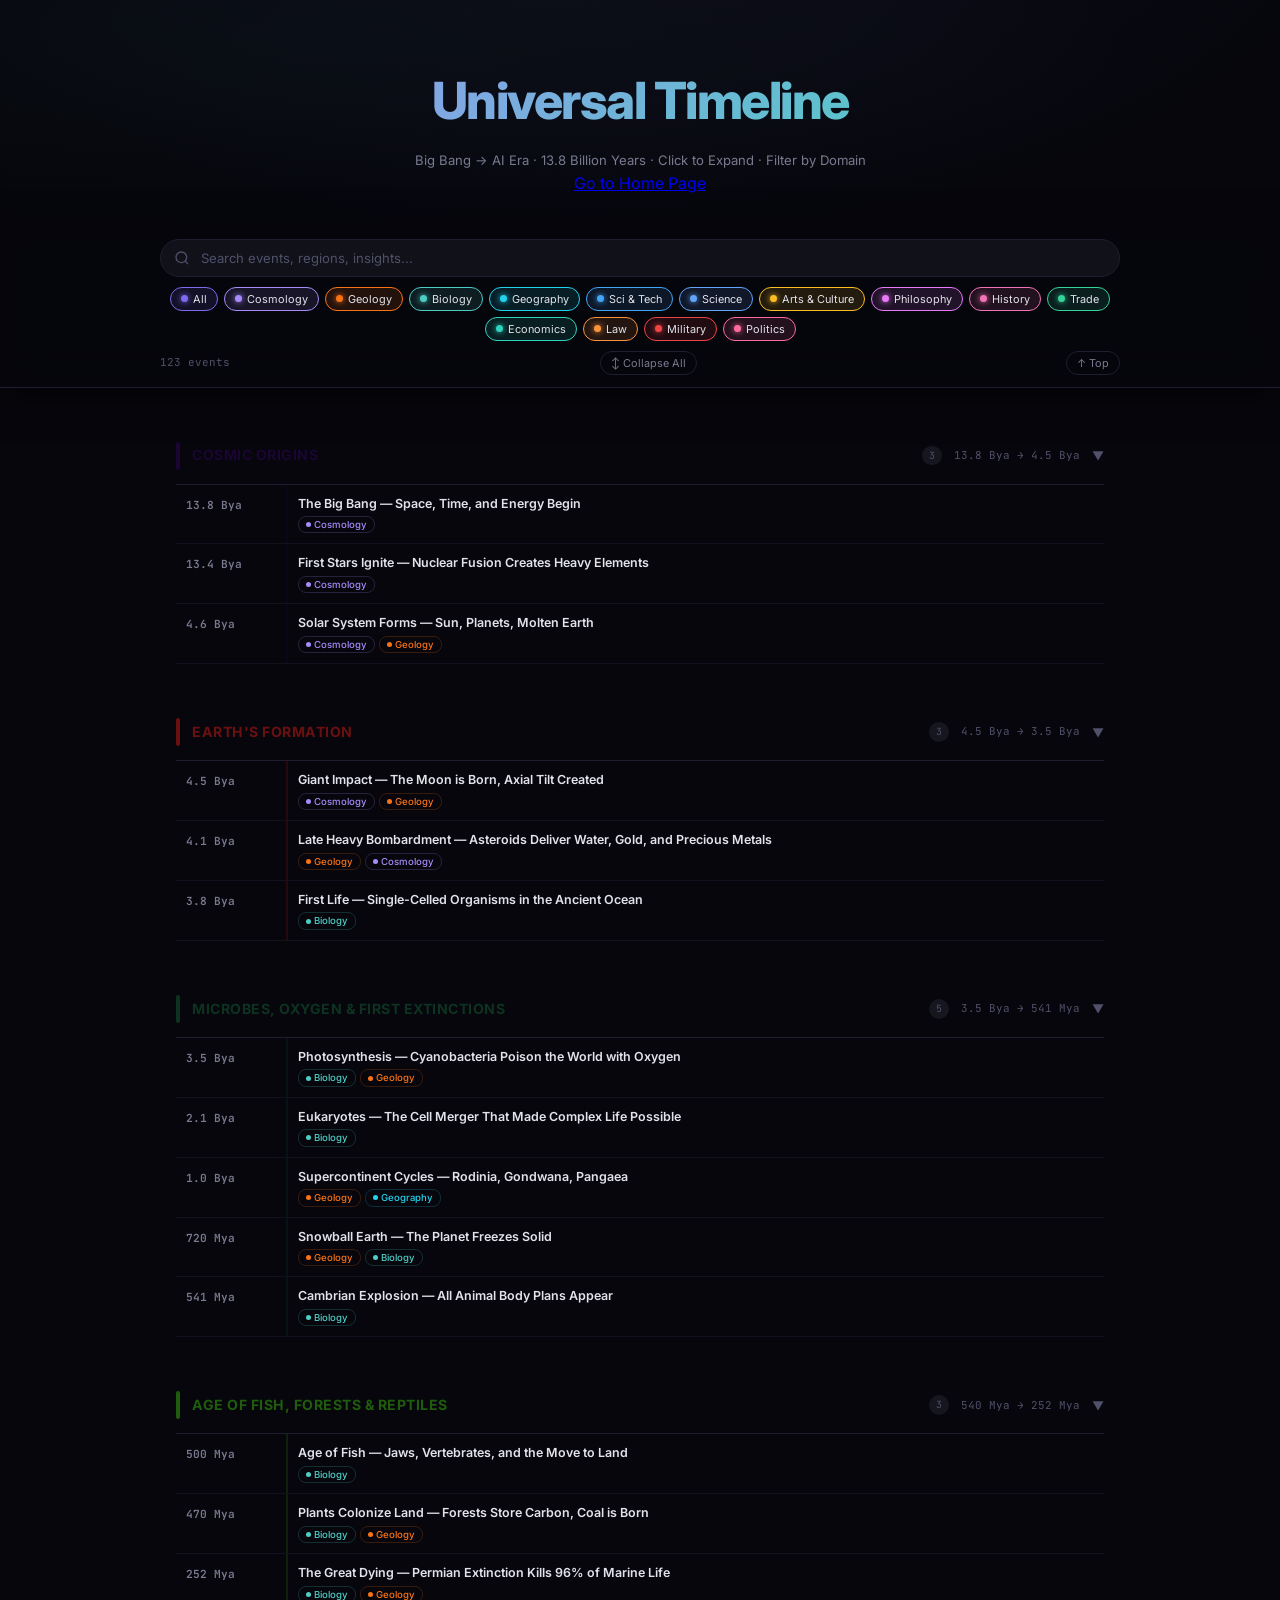
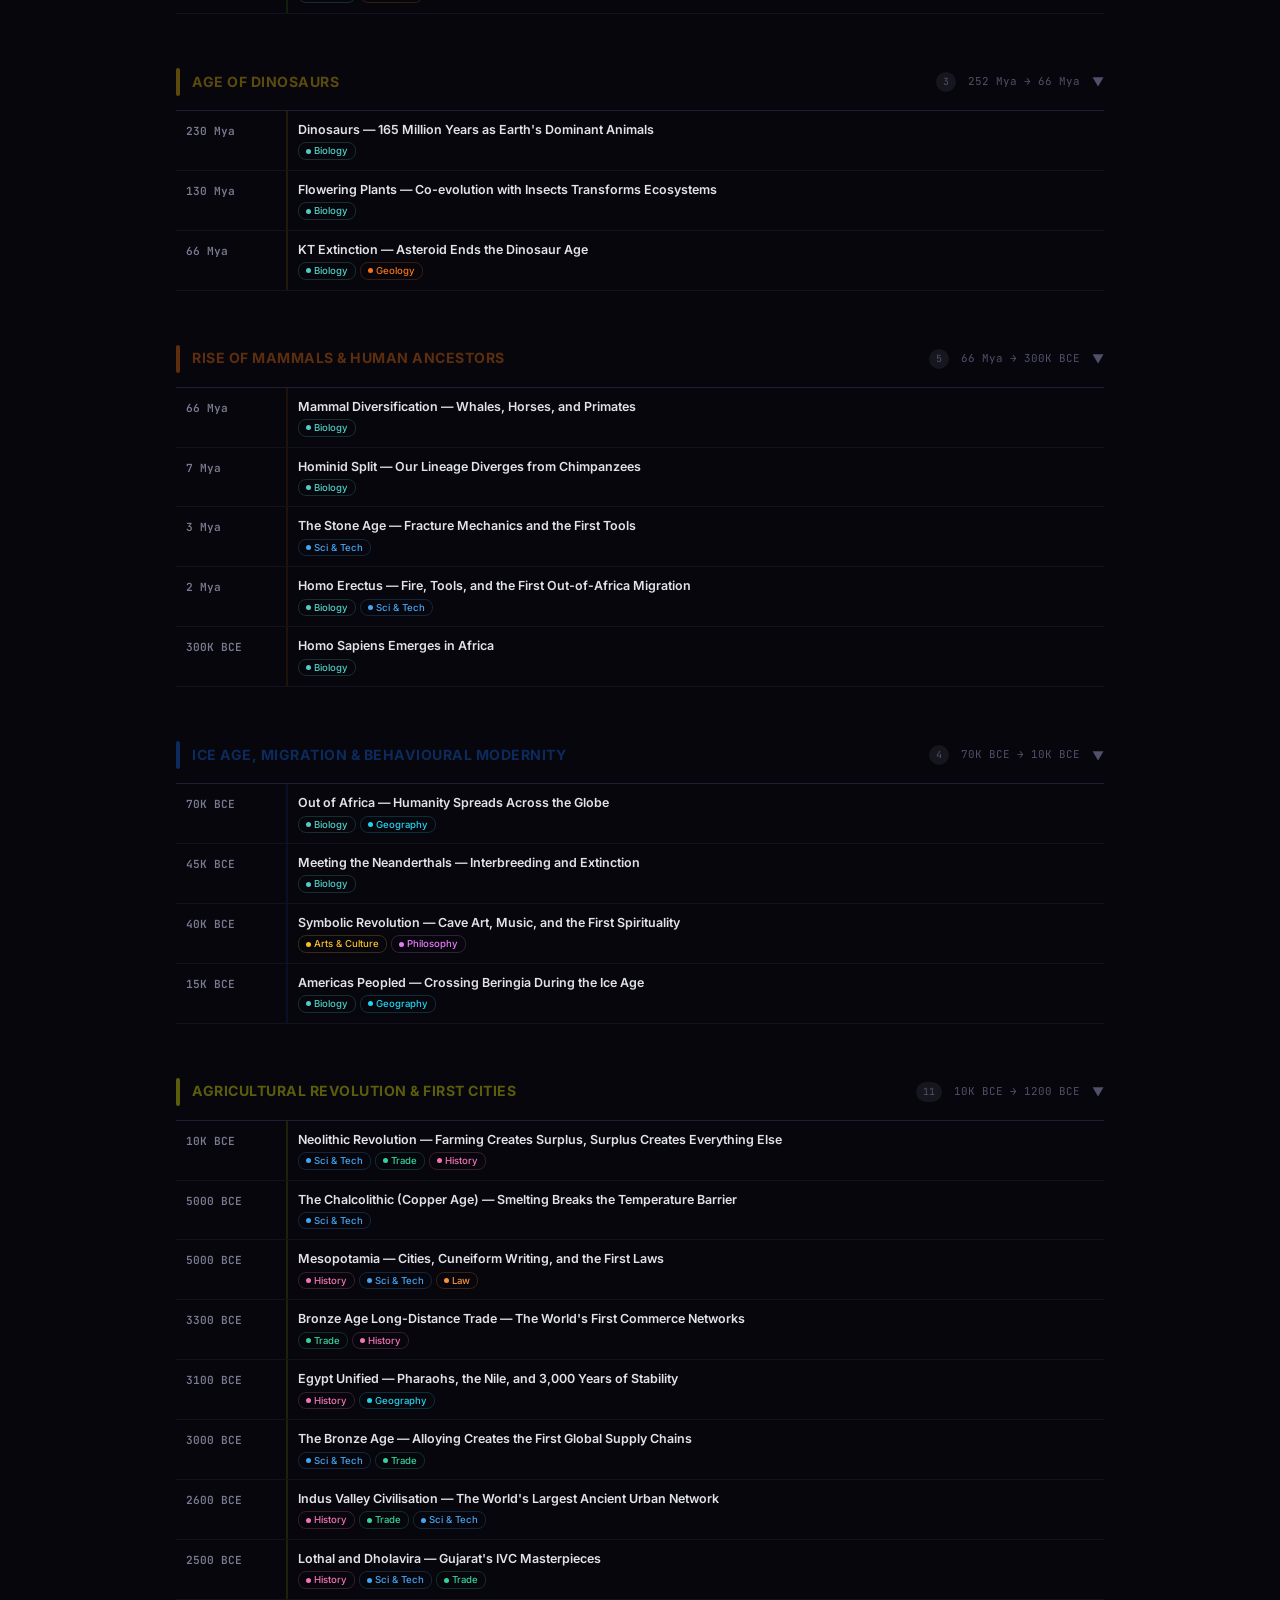
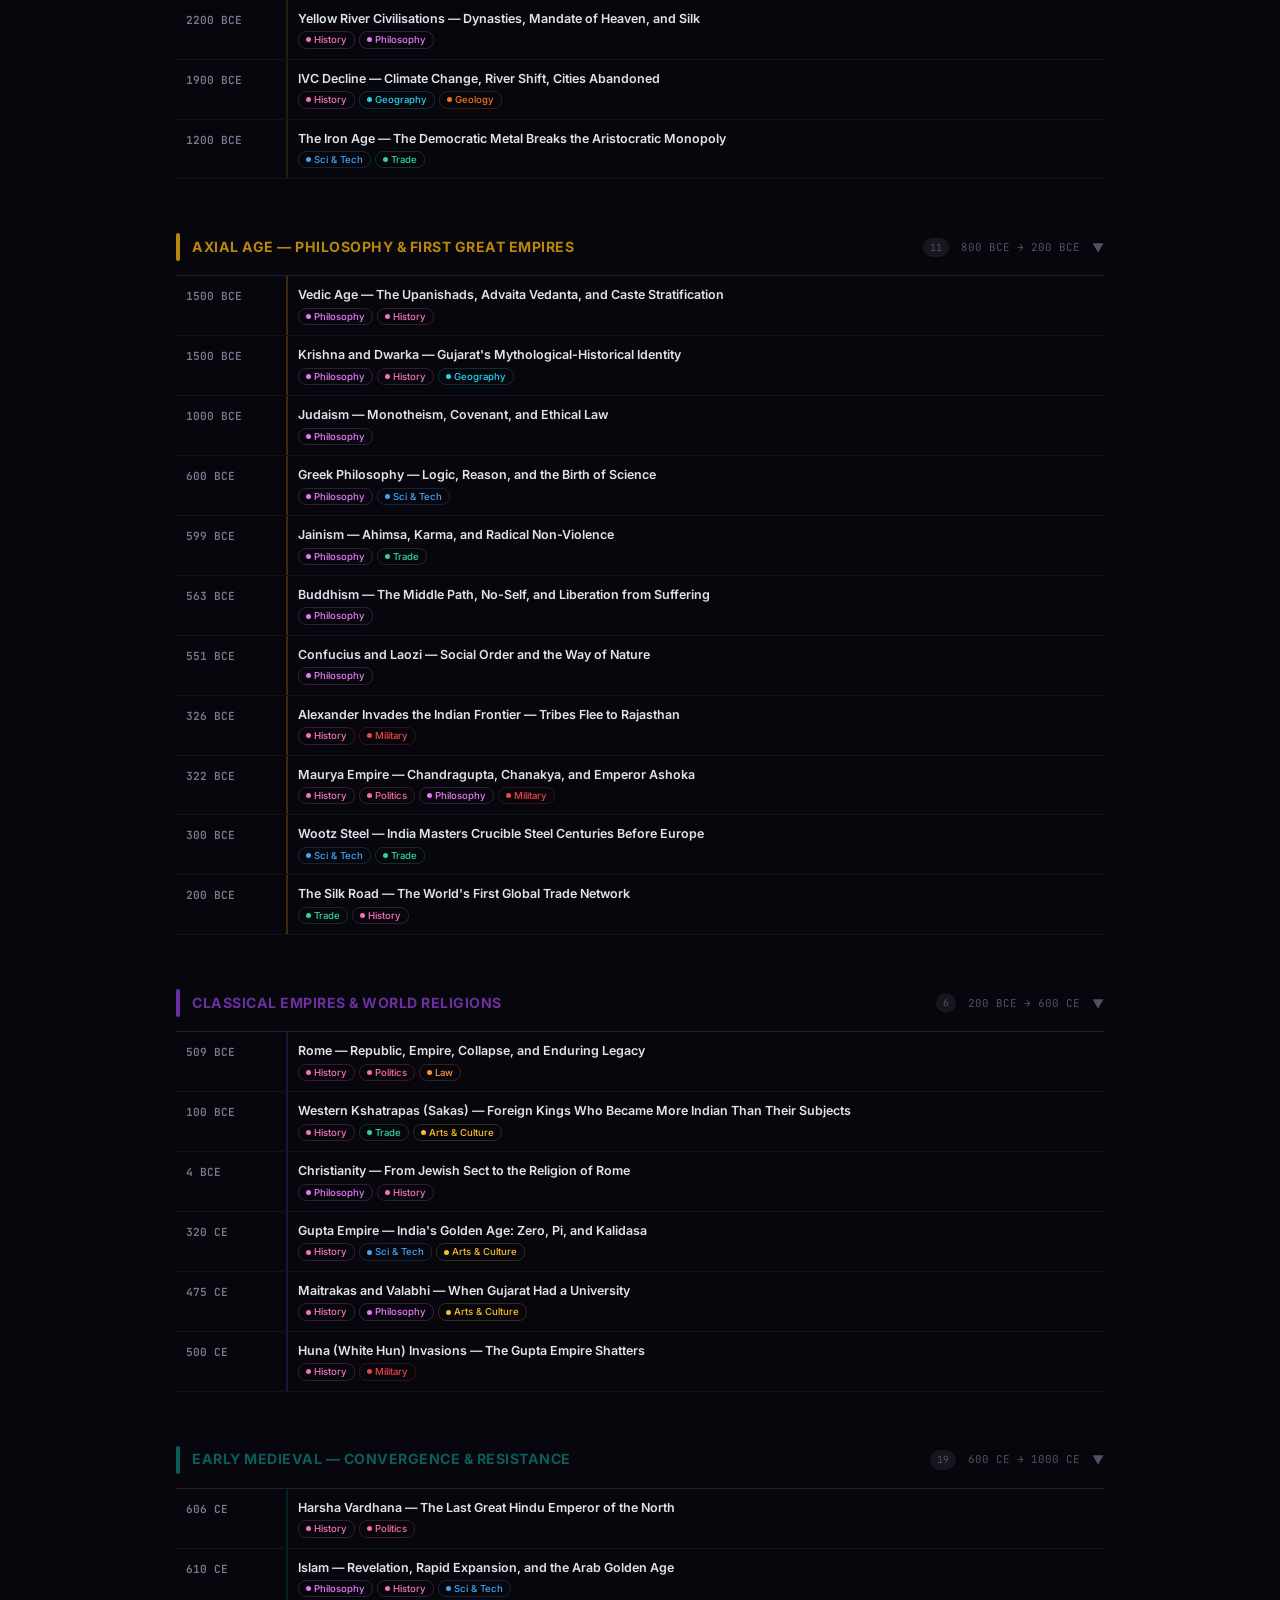
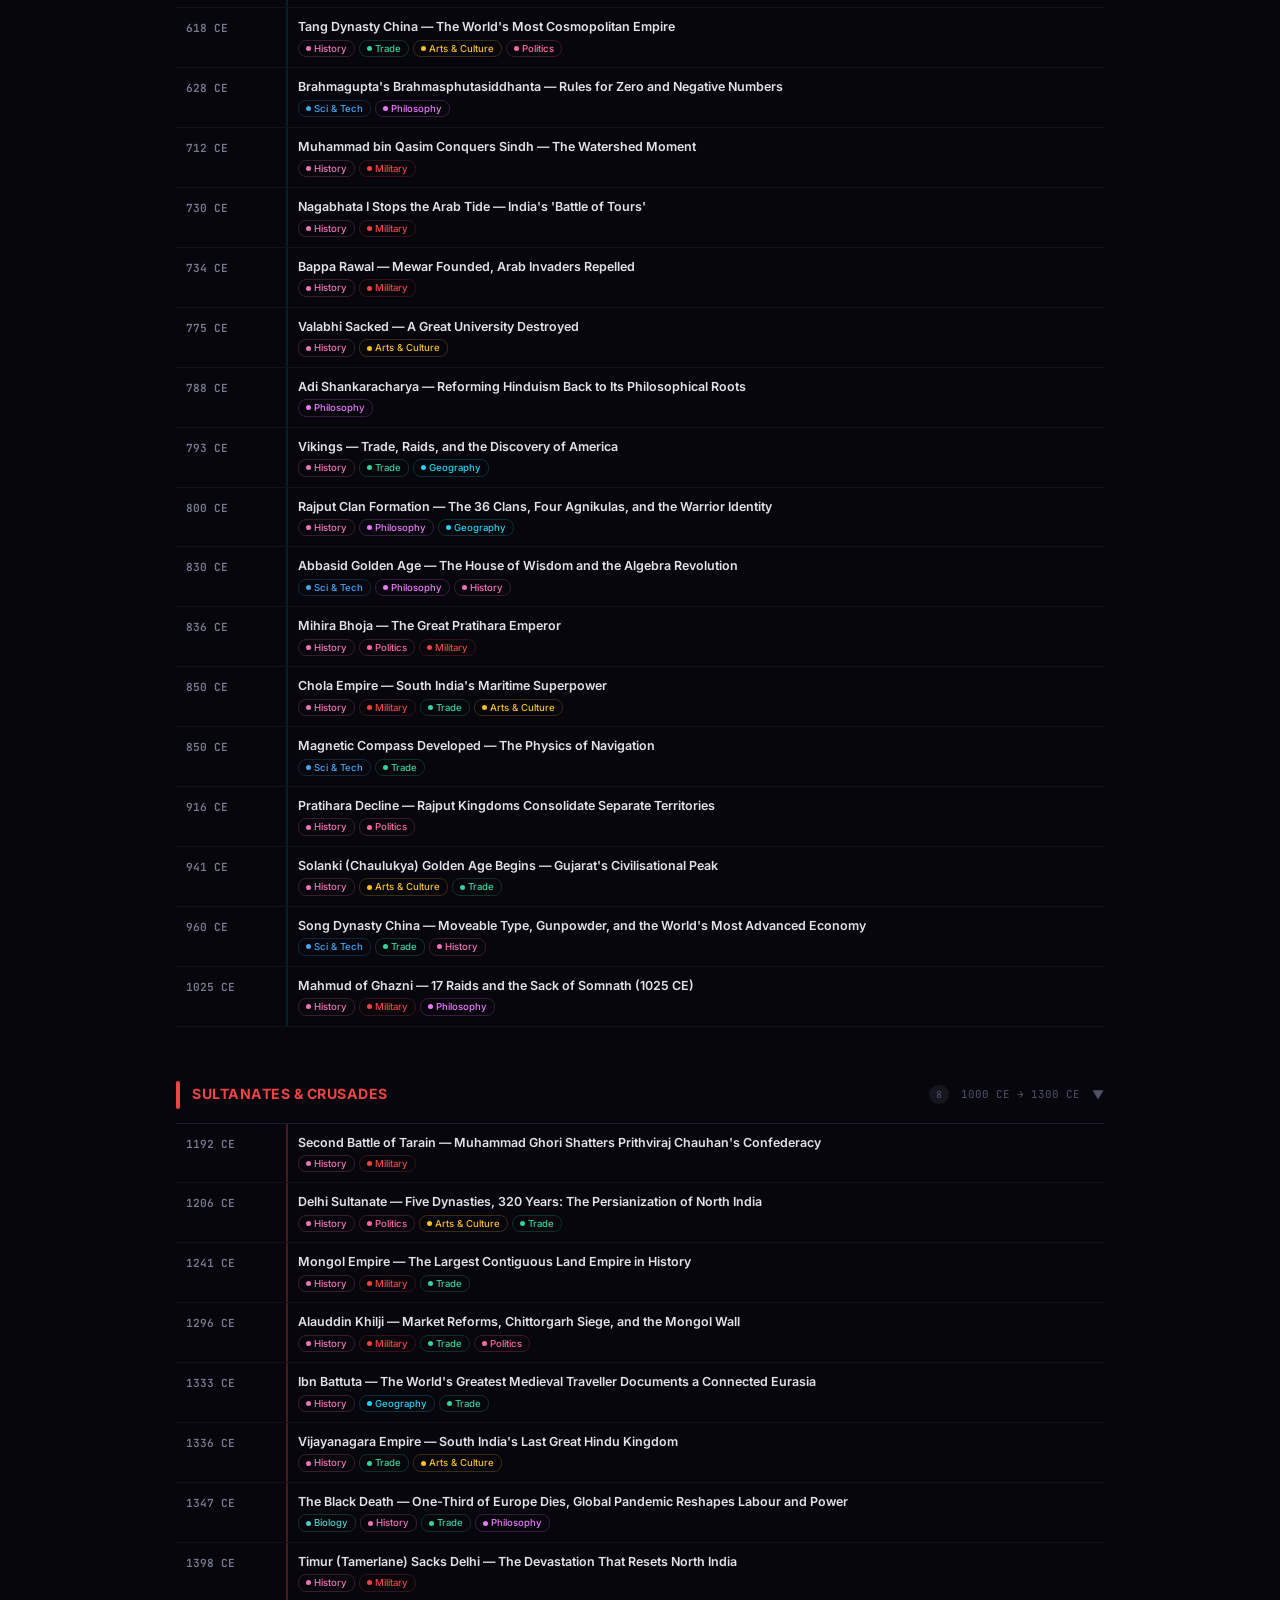
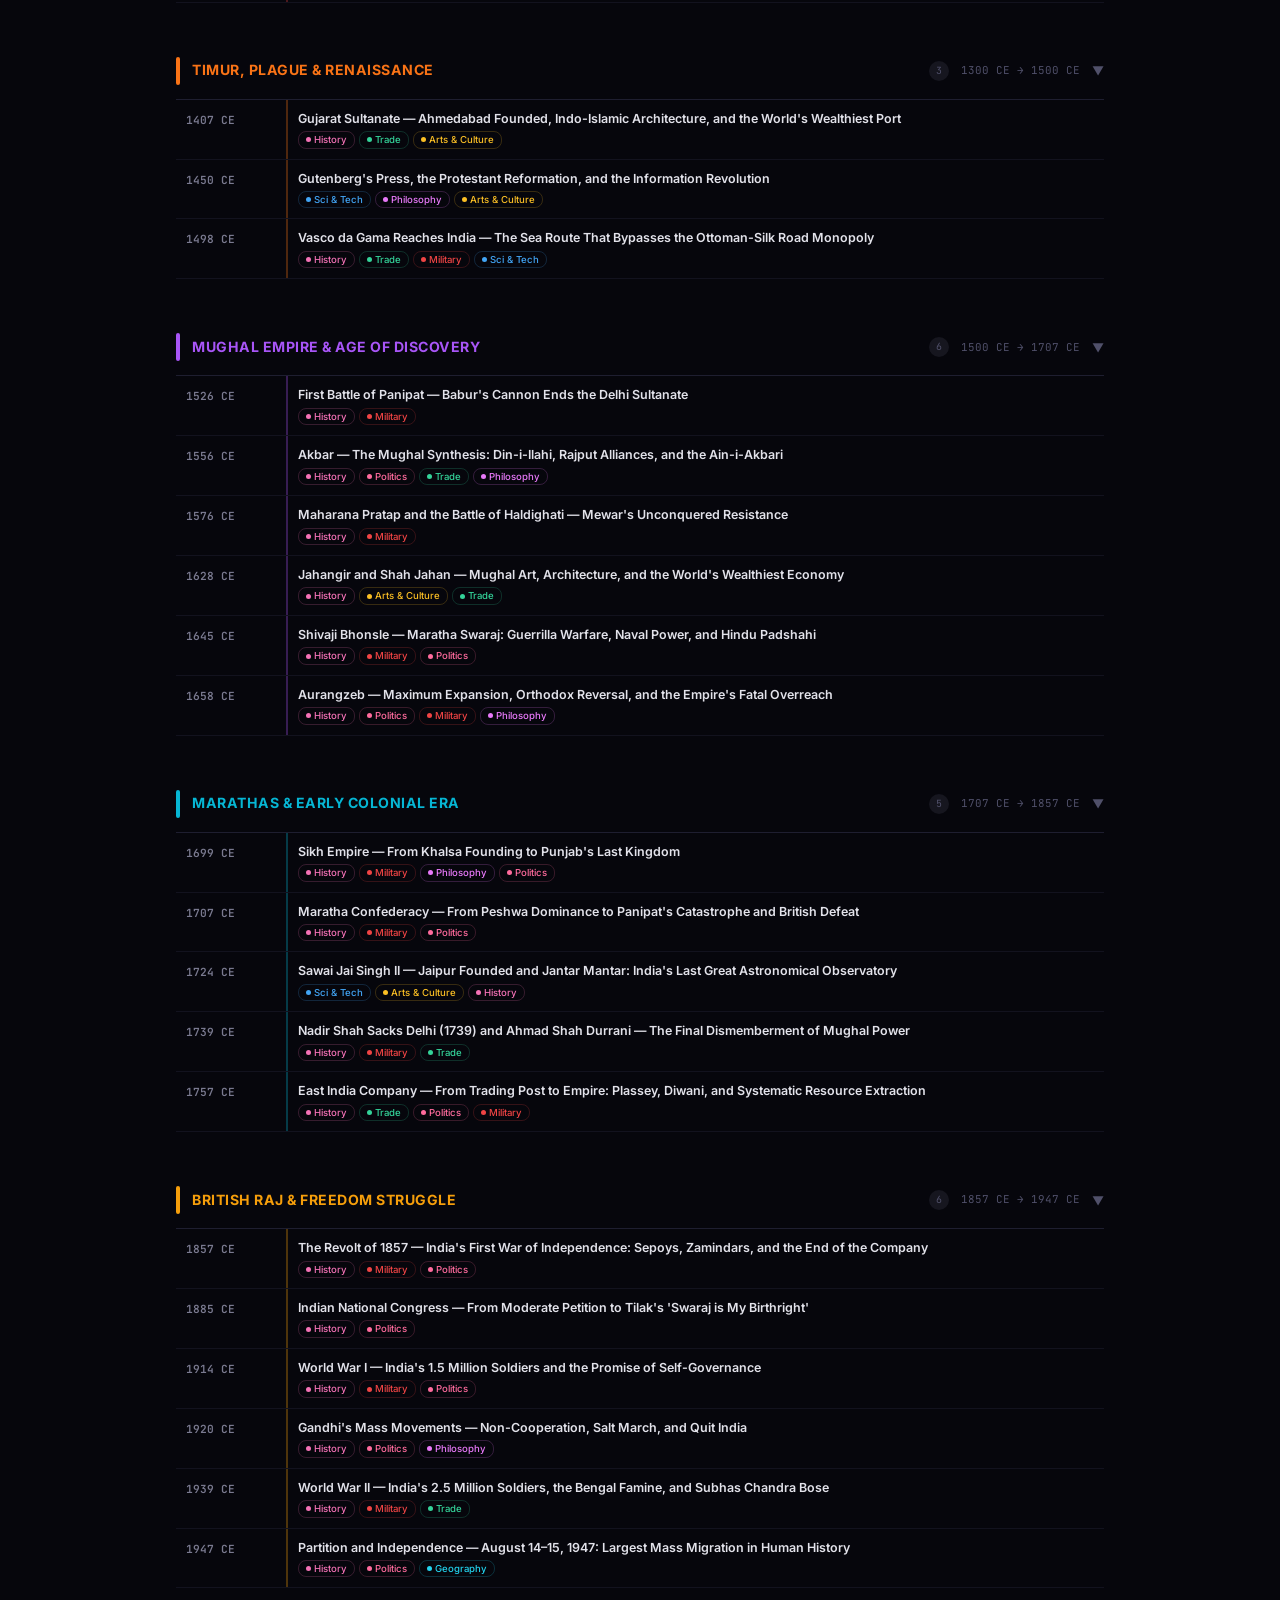
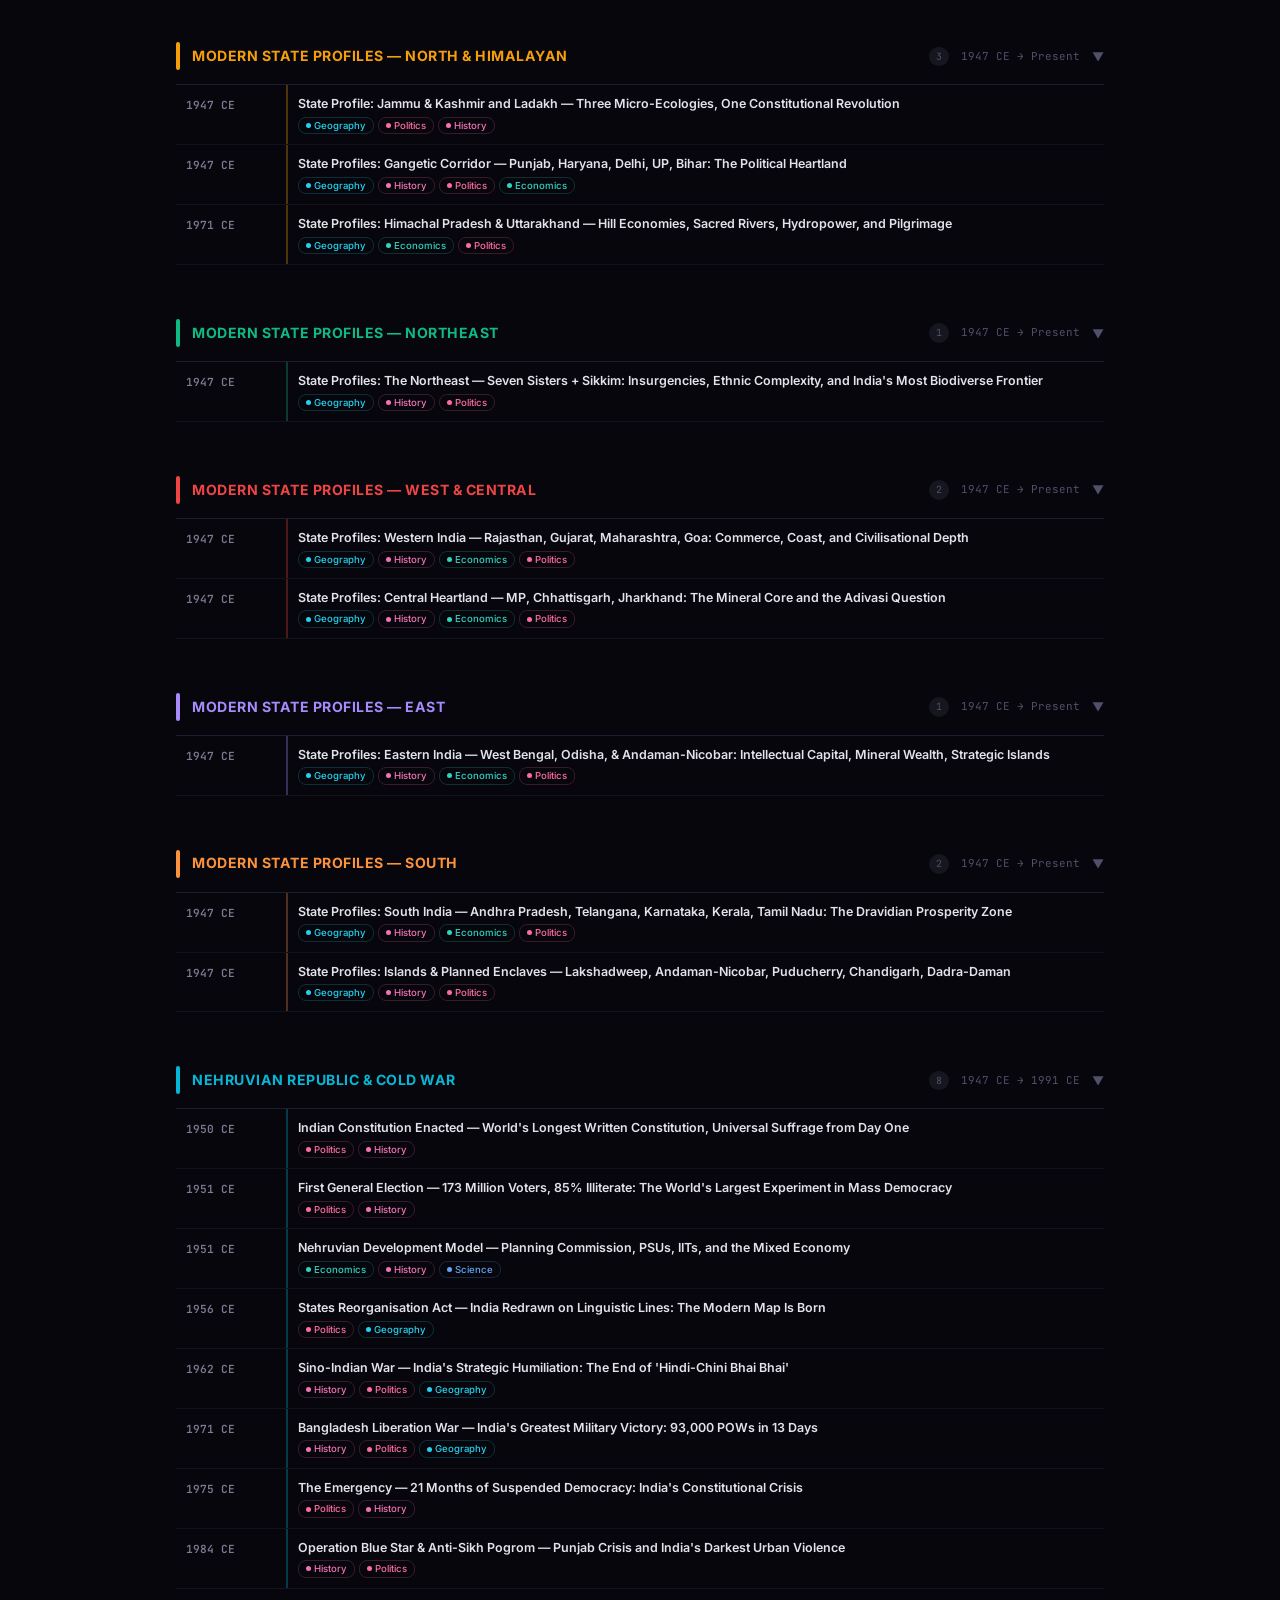
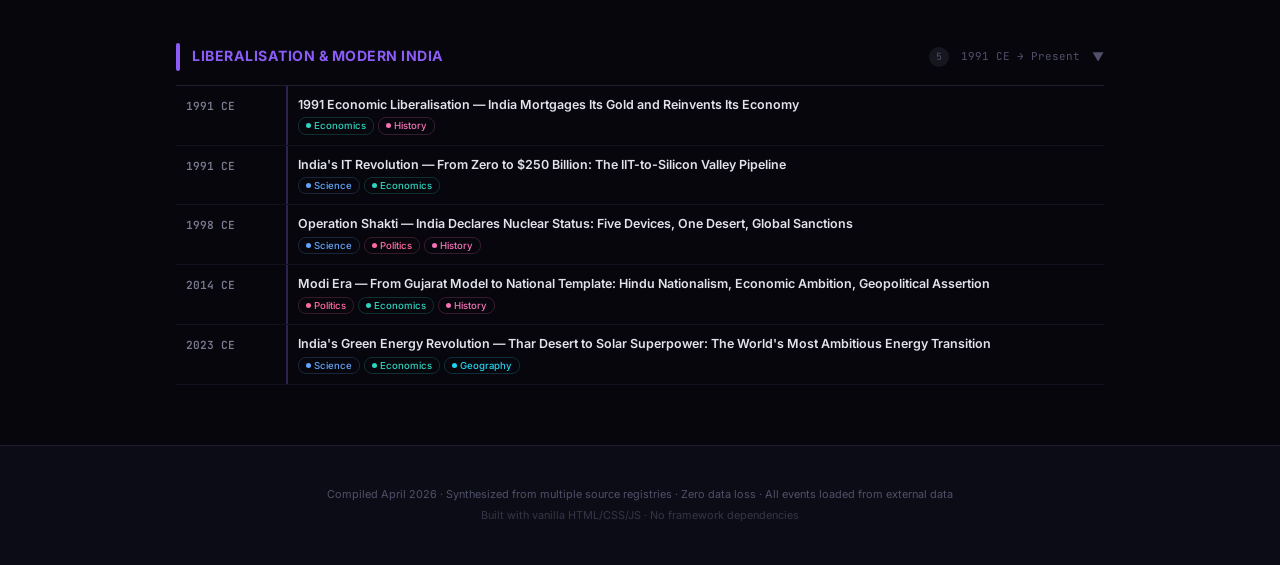
==== UltimateT/index.html @ f3172470 "updated" ====
<!DOCTYPE html>
<html lang="en">

<head>
  <meta charset="UTF-8">
  <meta name="viewport" content="width=device-width,initial-scale=1">
  <title>Universal Timeline — Big Bang to AI Era</title>
  <meta name="description"
    content="An interactive, zoomable chronological timeline spanning from the Big Bang (13.8 Bya) to the modern AI Era (2026). Explore events across science, history, politics, biology, and more.">
  <link
    href="https://fonts.googleapis.com/css2?family=Inter:wght@300;400;500;600;700;800&family=JetBrains+Mono:wght@400;500&display=swap"
    rel="stylesheet">
  <link rel="stylesheet" href="./timeline.css">
</head>

<body>

  <!-- ═══ HEADER ═══ -->
  <header class="header" id="header">
    <div class="header__inner">
      <h1 class="header__title">Universal Timeline</h1>
      <p class="header__sub">Big Bang → AI Era · 13.8 Billion Years · Click to Expand · Filter by Domain</p>
      <a href="../index.html">Go to Home Page</a>
    </div>
  </header>

  <!-- ═══ STICKY CONTROLS ═══ -->
  <div class="controls" id="controls">
    <div class="controls__inner">
      <div class="search-wrap">
        <svg class="search-icon" viewBox="0 0 24 24" fill="none" stroke="currentColor" stroke-width="2">
          <circle cx="11" cy="11" r="8" />
          <line x1="21" y1="21" x2="16.65" y2="16.65" />
        </svg>
        <input type="text" class="search-input" id="searchInput" placeholder="Search events, regions, insights..."
          autocomplete="off">
        <span class="search-count" id="searchCount"></span>
      </div>
      <div class="filters" id="filters"></div>
      <div class="controls__meta">
        <span class="event-counter" id="eventCounter">0 events</span>
        <button class="btn-collapse" id="btnCollapseAll" title="Collapse all">↕ Collapse All</button>
        <button class="btn-top" id="btnTop" title="Back to top">↑ Top</button>
      </div>
    </div>
  </div>

  <!-- ═══ TIMELINE CONTAINER ═══ -->
  <main class="timeline" id="timeline"></main>

  <!-- ═══ FOOTER ═══ -->
  <footer class="footer">
    <p>Compiled April 2026 · Synthesized from multiple source registries · Zero data loss · All events loaded from
      external data</p>
    <p class="footer__tech">Built with vanilla HTML/CSS/JS · No framework dependencies</p>
  </footer>

  <!-- ═══ SCRIPTS ═══ -->
  <script src="./timelineData.js"></script>
  <script src="./timeline.js"></script>
</body>

</html>
---- UltimateT/timeline.css ----
/* ═══════════════════════════════════════════════════════════════
   UNIVERSAL TIMELINE — DESIGN SYSTEM
   Premium dark theme with glassmorphism & micro-animations
   ═══════════════════════════════════════════════════════════════ */

/* ─── RESET & ROOT ─── */
*, *::before, *::after { margin:0; padding:0; box-sizing:border-box; }

:root {
  --bg:        #06060c;
  --bg2:       #0c0c16;
  --surface:   #111119;
  --surface2:  #16161f;
  --surface3:  #1c1c2a;
  --border:    #1e1e30;
  --border2:   #2a2a40;
  --text:      #e2e2ea;
  --text-dim:  #7a7a90;
  --text-muted:#50506a;
  --accent:    #7c6aef;
  --accent2:   #4ecdc4;
  --glow:      #7c6aef22;

  /* Domain Colors */
  --d-cosmology:         #a78bfa;
  --d-geology:           #f97316;
  --d-biology:           #4ecdc4;
  --d-geography:         #22d3ee;
  --d-science_tech:      #42a5f5;
  --d-science:           #42a5f5;
  --d-art_culture:       #fbbf24;
  --d-philosophy_religion:#e879f9;
  --d-history:           #f472b6;
  --d-economics_trade:   #34d399;
  --d-economics:         #34d399;
  --d-constitutional_law:#fb923c;
  --d-military:          #ef4444;
  --d-politics:          #ff6b9d;

  --font: 'Inter', -apple-system, BlinkMacSystemFont, sans-serif;
  --mono: 'JetBrains Mono', monospace;
  --radius: 12px;
  --radius-sm: 8px;
  --transition: 0.25s cubic-bezier(0.4, 0, 0.2, 1);
}

html { scroll-behavior: smooth; }
body {
  font-family: var(--font);
  background: var(--bg);
  color: var(--text);
  line-height: 1.6;
  min-height: 100vh;
  -webkit-font-smoothing: antialiased;
}

/* ─── HEADER ─── */
.header {
  text-align: center;
  padding: 60px 20px 30px;
  position: relative;
  overflow: hidden;
}
.header::before {
  content: '';
  position: absolute;
  top: -60%; left: -20%;
  width: 140%; height: 200%;
  background: radial-gradient(ellipse at 50% 0%, #7c6aef10 0%, transparent 60%),
              radial-gradient(ellipse at 30% 40%, #4ecdc408 0%, transparent 50%);
  pointer-events: none;
}
.header__inner { position: relative; z-index: 1; }
.header__title {
  font-size: clamp(2rem, 5vw, 3.2rem);
  font-weight: 800;
  letter-spacing: -1.5px;
  background: linear-gradient(135deg, #a78bfa 0%, #4ecdc4 40%, #f472b6 80%, #fbbf24 100%);
  -webkit-background-clip: text;
  -webkit-text-fill-color: transparent;
  background-clip: text;
  animation: shimmer 8s ease-in-out infinite;
  background-size: 200% 200%;
}
@keyframes shimmer {
  0%, 100% { background-position: 0% 50%; }
  50% { background-position: 100% 50%; }
}
.header__sub {
  color: var(--text-dim);
  font-size: 0.82rem;
  margin-top: 8px;
  font-weight: 400;
}

/* ─── STICKY CONTROLS ─── */
.controls {
  position: sticky;
  top: 0;
  z-index: 100;
  background: rgba(6, 6, 12, 0.85);
  backdrop-filter: blur(20px) saturate(1.4);
  -webkit-backdrop-filter: blur(20px) saturate(1.4);
  border-bottom: 1px solid var(--border);
  padding: 12px 16px;
  transition: box-shadow var(--transition);
}
.controls.scrolled { box-shadow: 0 8px 32px rgba(0,0,0,0.5); }
.controls__inner {
  max-width: 960px;
  margin: 0 auto;
  display: flex;
  flex-direction: column;
  gap: 10px;
}

/* Search */
.search-wrap {
  position: relative;
  display: flex;
  align-items: center;
}
.search-icon {
  position: absolute;
  left: 14px;
  width: 16px; height: 16px;
  color: var(--text-muted);
  pointer-events: none;
}
.search-input {
  width: 100%;
  padding: 10px 60px 10px 40px;
  border-radius: 24px;
  border: 1px solid var(--border);
  background: var(--surface);
  color: var(--text);
  font-size: 0.82rem;
  font-family: var(--font);
  outline: none;
  transition: border-color var(--transition), box-shadow var(--transition);
}
.search-input:focus {
  border-color: var(--accent);
  box-shadow: 0 0 0 3px var(--glow);
}
.search-input::placeholder { color: var(--text-muted); }
.search-count {
  position: absolute;
  right: 16px;
  font-size: 0.7rem;
  color: var(--text-muted);
  font-family: var(--mono);
}

/* Filters */
.filters {
  display: flex;
  flex-wrap: wrap;
  gap: 6px;
  justify-content: center;
}
.filter-btn {
  display: inline-flex;
  align-items: center;
  gap: 5px;
  padding: 4px 10px;
  border-radius: 20px;
  border: 1px solid var(--border);
  background: transparent;
  color: var(--text-dim);
  font-size: 0.68rem;
  font-family: var(--font);
  cursor: pointer;
  transition: all var(--transition);
  white-space: nowrap;
}
.filter-btn .dot {
  width: 7px; height: 7px;
  border-radius: 50%;
  transition: opacity var(--transition);
}
.filter-btn:hover { background: var(--surface2); color: var(--text); }
.filter-btn.active {
  border-color: var(--filter-color, var(--accent));
  background: color-mix(in srgb, var(--filter-color, var(--accent)) 12%, transparent);
  color: var(--text);
}
.filter-btn.active .dot { box-shadow: 0 0 6px var(--filter-color, var(--accent)); }
.filter-btn.dimmed { opacity: 0.3; }
.filter-btn.dimmed:hover { opacity: 0.7; }

/* Controls Meta */
.controls__meta {
  display: flex;
  align-items: center;
  justify-content: space-between;
  gap: 10px;
}
.event-counter {
  font-size: 0.68rem;
  color: var(--text-muted);
  font-family: var(--mono);
}
.btn-collapse, .btn-top {
  padding: 4px 10px;
  border-radius: 16px;
  border: 1px solid var(--border);
  background: transparent;
  color: var(--text-dim);
  font-size: 0.68rem;
  font-family: var(--font);
  cursor: pointer;
  transition: all var(--transition);
}
.btn-collapse:hover, .btn-top:hover {
  background: var(--surface2);
  color: var(--text);
  border-color: var(--border2);
}

/* ─── TIMELINE ─── */
.timeline {
  max-width: 960px;
  margin: 0 auto;
  padding: 0 16px 60px;
  position: relative;
}

/* Epoch Section */
.epoch {
  margin-top: 40px;
  position: relative;
}
.epoch__header {
  display: flex;
  align-items: center;
  gap: 12px;
  padding: 14px 0;
  border-bottom: 1px solid var(--border);
  cursor: pointer;
  transition: opacity var(--transition);
}
.epoch__header:hover { opacity: 0.85; }
.epoch__color {
  width: 4px;
  height: 28px;
  border-radius: 2px;
  flex-shrink: 0;
}
.epoch__label {
  font-size: 0.88rem;
  font-weight: 700;
  letter-spacing: 0.5px;
  text-transform: uppercase;
  flex: 1;
}
.epoch__range {
  font-size: 0.68rem;
  color: var(--text-muted);
  font-family: var(--mono);
}
.epoch__toggle {
  font-size: 0.75rem;
  color: var(--text-muted);
  transition: transform var(--transition);
}
.epoch.collapsed .epoch__toggle { transform: rotate(-90deg); }
.epoch.collapsed .epoch__events { display: none; }
.epoch__count {
  font-size: 0.62rem;
  color: var(--text-muted);
  background: var(--surface2);
  padding: 2px 7px;
  border-radius: 10px;
  font-family: var(--mono);
}

/* Event Row */
.event-row {
  display: grid;
  grid-template-columns: 110px 1fr;
  border-bottom: 1px solid rgba(30, 30, 48, 0.5);
  transition: background var(--transition);
  cursor: pointer;
  position: relative;
}
.event-row::before {
  content: '';
  position: absolute;
  left: 110px; top: 0; bottom: 0;
  width: 2px;
  background: var(--epoch-color, var(--border));
  opacity: 0.3;
}
.event-row:hover { background: var(--surface); }
.event-row.open { background: var(--surface); }
.event-row.hidden { display: none; }
.event-row.domain-hidden { display: none; }

/* Year cell */
.event-year {
  padding: 12px 10px;
  font-size: 0.7rem;
  font-weight: 600;
  color: var(--text-dim);
  font-family: var(--mono);
  white-space: nowrap;
  display: flex;
  align-items: flex-start;
}

/* Summary cell */
.event-summary {
  padding: 10px 12px;
  display: flex;
  flex-direction: column;
  gap: 4px;
}
.event-title {
  font-size: 0.78rem;
  font-weight: 600;
  color: var(--text);
  line-height: 1.4;
  transition: color var(--transition);
}
.event-row:hover .event-title { color: #fff; }
.event-domains {
  display: flex;
  flex-wrap: wrap;
  gap: 4px;
}
.domain-chip {
  font-size: 0.6rem;
  padding: 1px 7px;
  border-radius: 8px;
  border: 1px solid;
  display: inline-flex;
  align-items: center;
  gap: 3px;
  line-height: 1.4;
  font-weight: 500;
  text-transform: capitalize;
}
.domain-chip .dot {
  width: 5px; height: 5px;
  border-radius: 50%;
  flex-shrink: 0;
}

/* Detail Panel */
.event-detail {
  display: none;
  grid-column: 1 / -1;
  background: var(--surface2);
  border-bottom: 1px solid var(--border);
  padding: 16px 16px 16px 122px;
  animation: slideDown 0.3s ease;
}
@keyframes slideDown {
  from { opacity: 0; transform: translateY(-8px); }
  to { opacity: 1; transform: translateY(0); }
}
.event-row.open + .event-detail { display: block; }

.detail-section {
  margin-bottom: 14px;
}
.detail-section:last-child { margin-bottom: 0; }
.detail-label {
  font-size: 0.62rem;
  font-weight: 700;
  text-transform: uppercase;
  letter-spacing: 1px;
  color: var(--text-muted);
  margin-bottom: 4px;
}
.detail-text {
  font-size: 0.74rem;
  color: var(--text-dim);
  line-height: 1.7;
}
.detail-text strong, .detail-text b { color: var(--text); font-weight: 600; }

.detail-region {
  display: inline-flex;
  align-items: center;
  gap: 4px;
  font-size: 0.68rem;
  color: var(--accent2);
  background: rgba(78, 205, 196, 0.08);
  padding: 3px 10px;
  border-radius: 12px;
  border: 1px solid rgba(78, 205, 196, 0.15);
}

.detail-parallel {
  background: var(--surface3);
  border-radius: var(--radius-sm);
  padding: 10px 12px;
  margin-top: 6px;
  border-left: 3px solid var(--accent);
}
.detail-parallel__region {
  font-size: 0.66rem;
  font-weight: 700;
  color: var(--accent);
  margin-bottom: 2px;
}
.detail-parallel__text {
  font-size: 0.7rem;
  color: var(--text-dim);
  line-height: 1.6;
}

.detail-insight {
  background: linear-gradient(135deg, rgba(124,106,239,0.06), rgba(78,205,196,0.04));
  border-radius: var(--radius-sm);
  padding: 12px 14px;
  border: 1px solid rgba(124,106,239,0.12);
  font-size: 0.72rem;
  color: var(--text-dim);
  line-height: 1.7;
  font-style: italic;
}

/* ─── FOOTER ─── */
.footer {
  text-align: center;
  padding: 40px 20px;
  color: var(--text-muted);
  font-size: 0.68rem;
  border-top: 1px solid var(--border);
  background: var(--bg2);
}
.footer__tech {
  margin-top: 4px;
  color: var(--text-muted);
  opacity: 0.6;
}

/* ─── RESPONSIVE ─── */
@media (max-width: 640px) {
  .header { padding: 40px 16px 20px; }
  .event-row { grid-template-columns: 80px 1fr; }
  .event-row::before { left: 80px; }
  .event-detail { padding-left: 92px; }
  .event-year { font-size: 0.62rem; padding: 10px 6px; }
  .event-title { font-size: 0.72rem; }
  .filters { gap: 4px; }
  .filter-btn { padding: 3px 8px; font-size: 0.62rem; }
  .detail-parallel { padding: 8px 10px; }
}

/* ─── SCROLLBAR ─── */
::-webkit-scrollbar { width: 6px; }
::-webkit-scrollbar-track { background: var(--bg); }
::-webkit-scrollbar-thumb { background: var(--border2); border-radius: 3px; }
::-webkit-scrollbar-thumb:hover { background: var(--text-muted); }

/* ─── NO RESULTS ─── */
.no-results {
  text-align: center;
  padding: 60px 20px;
  color: var(--text-muted);
  font-size: 0.85rem;
}
.no-results__icon { font-size: 2rem; margin-bottom: 10px; opacity: 0.4; }

/* ─── HIGHLIGHT ─── */
mark {
  background: rgba(124, 106, 239, 0.3);
  color: var(--text);
  border-radius: 2px;
  padding: 0 1px;
}
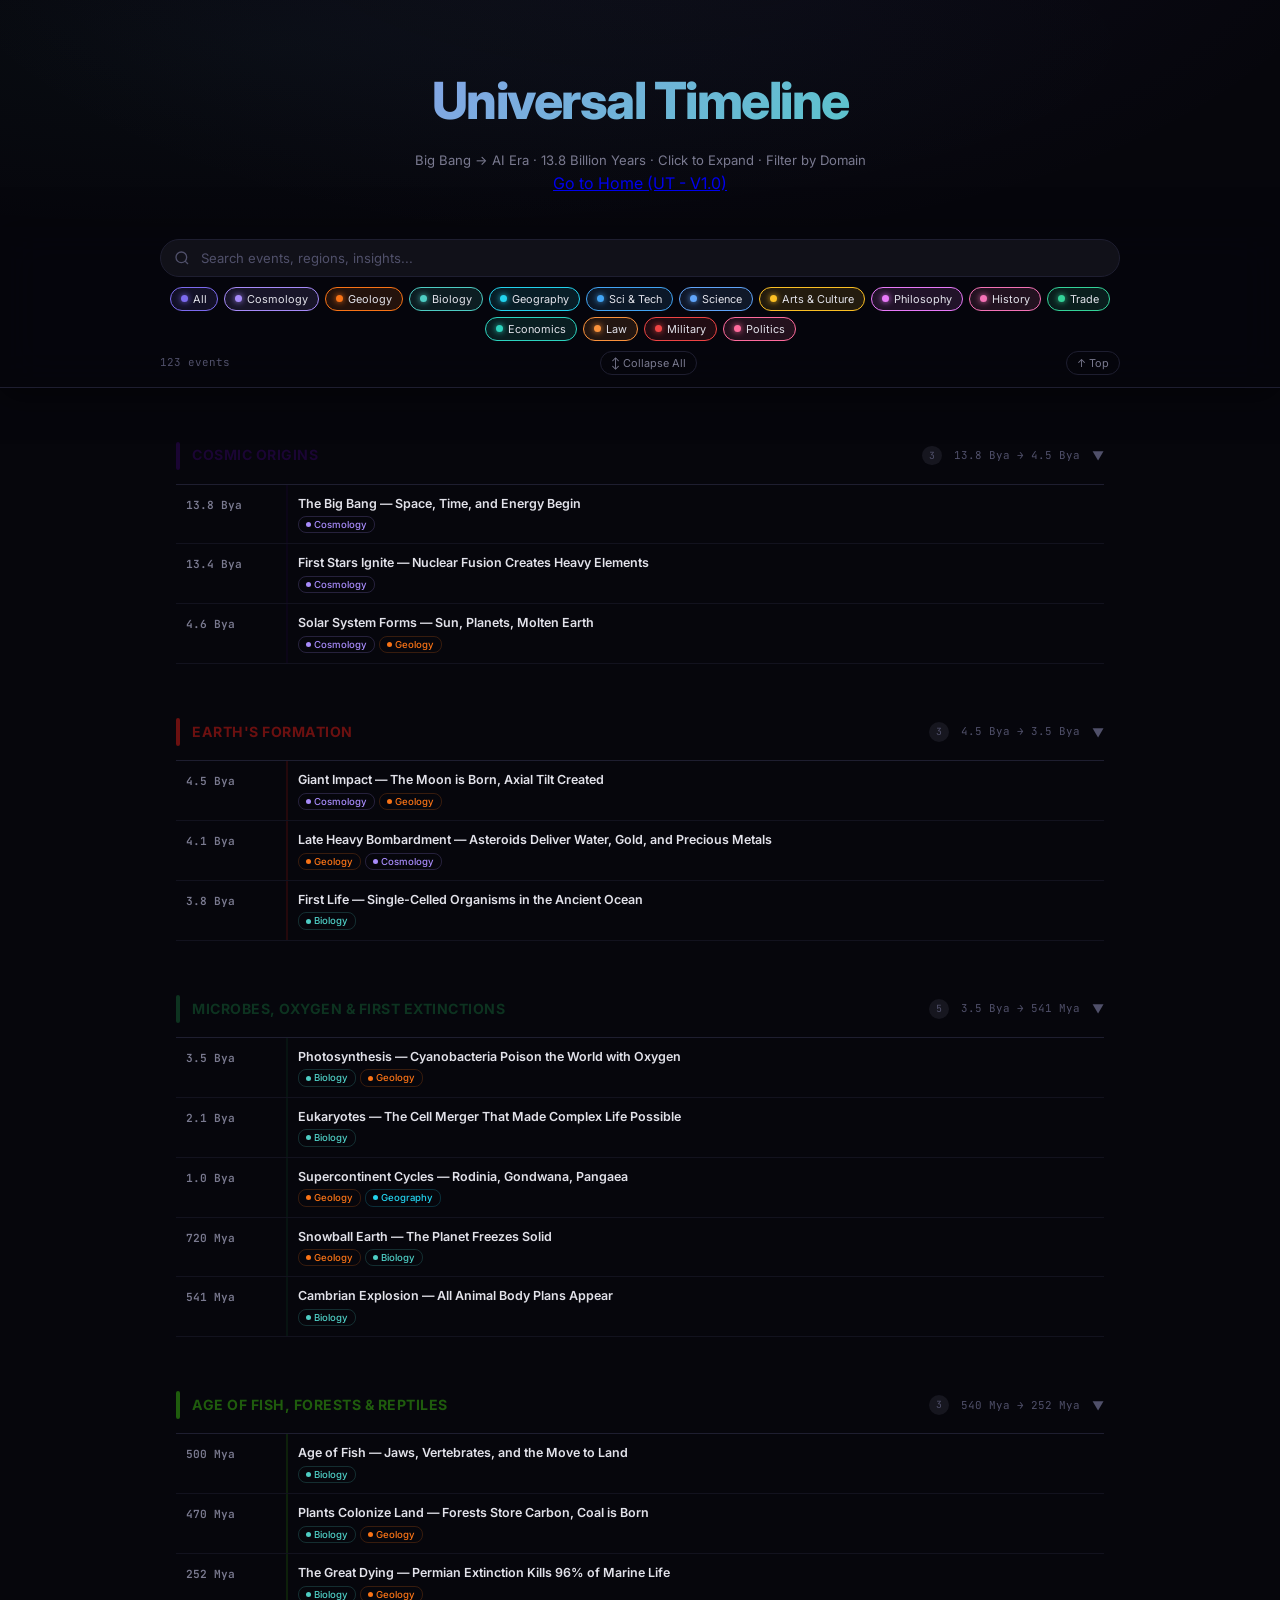
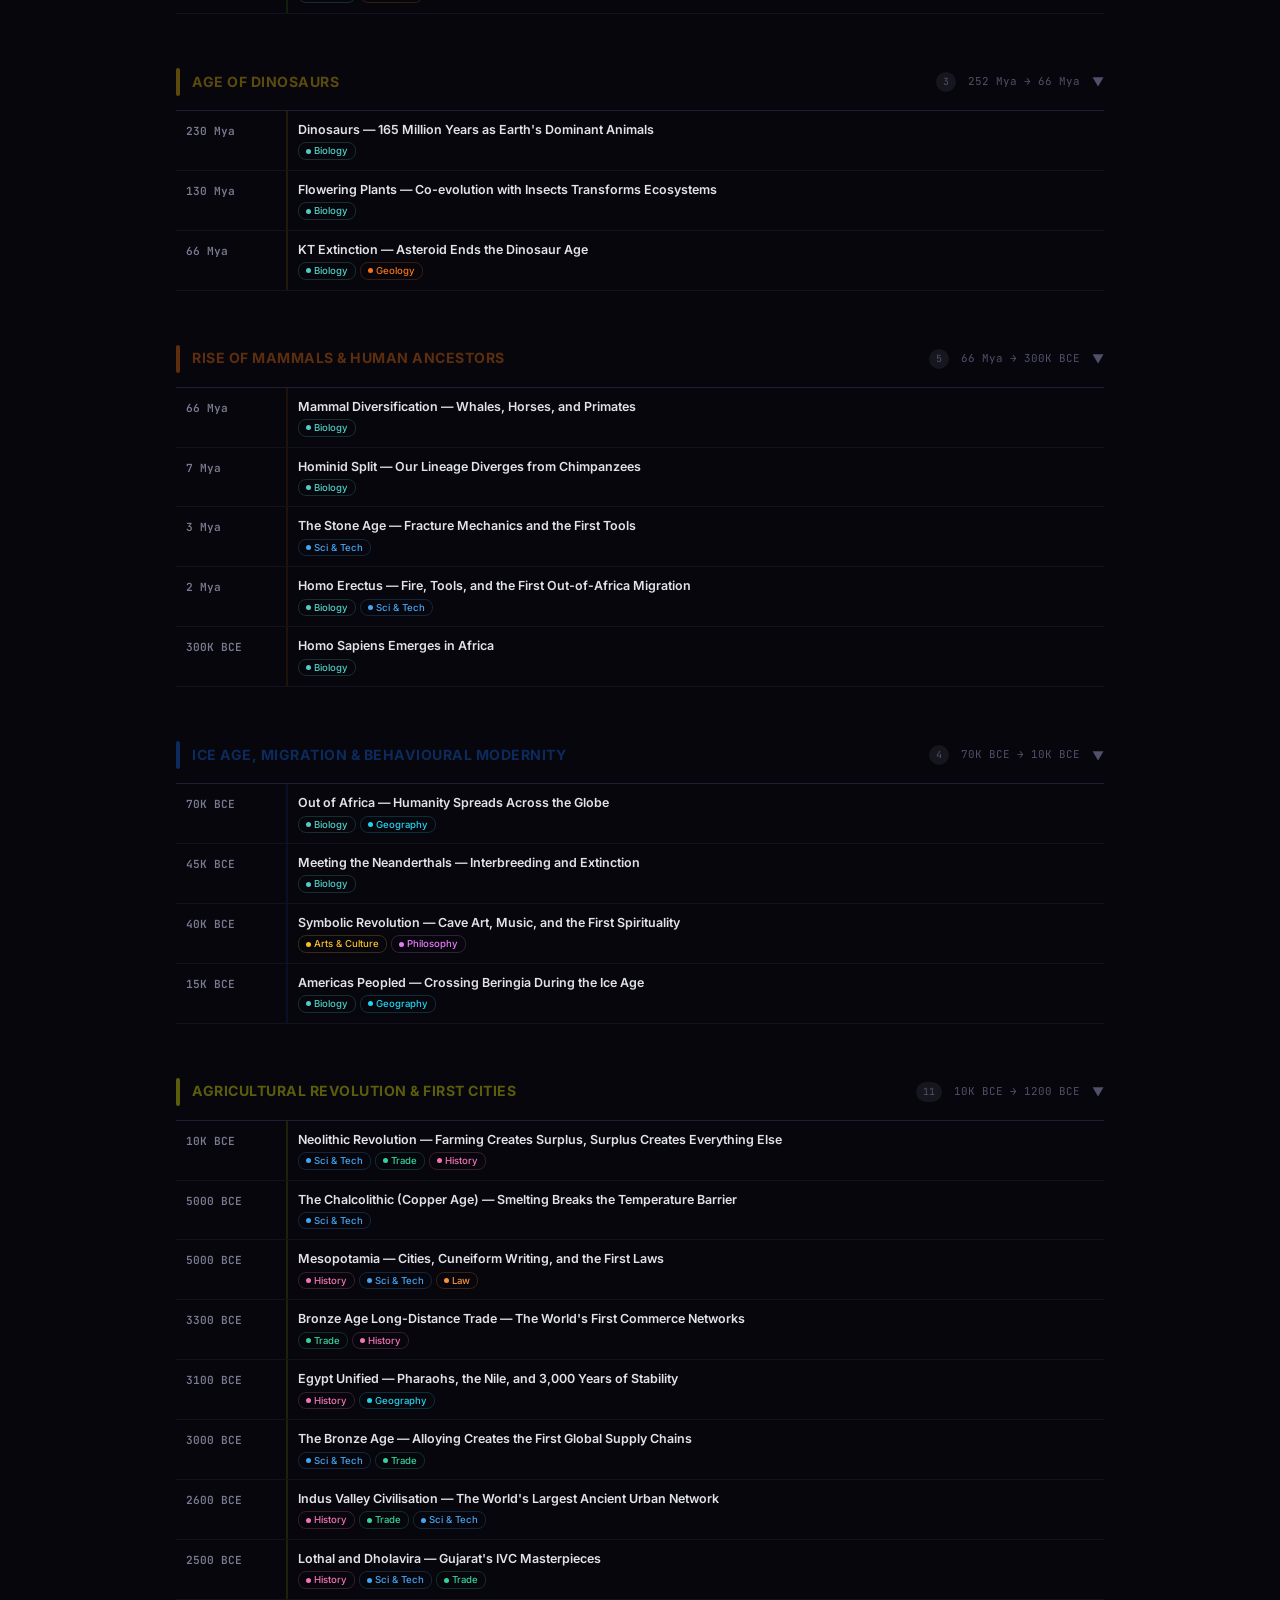
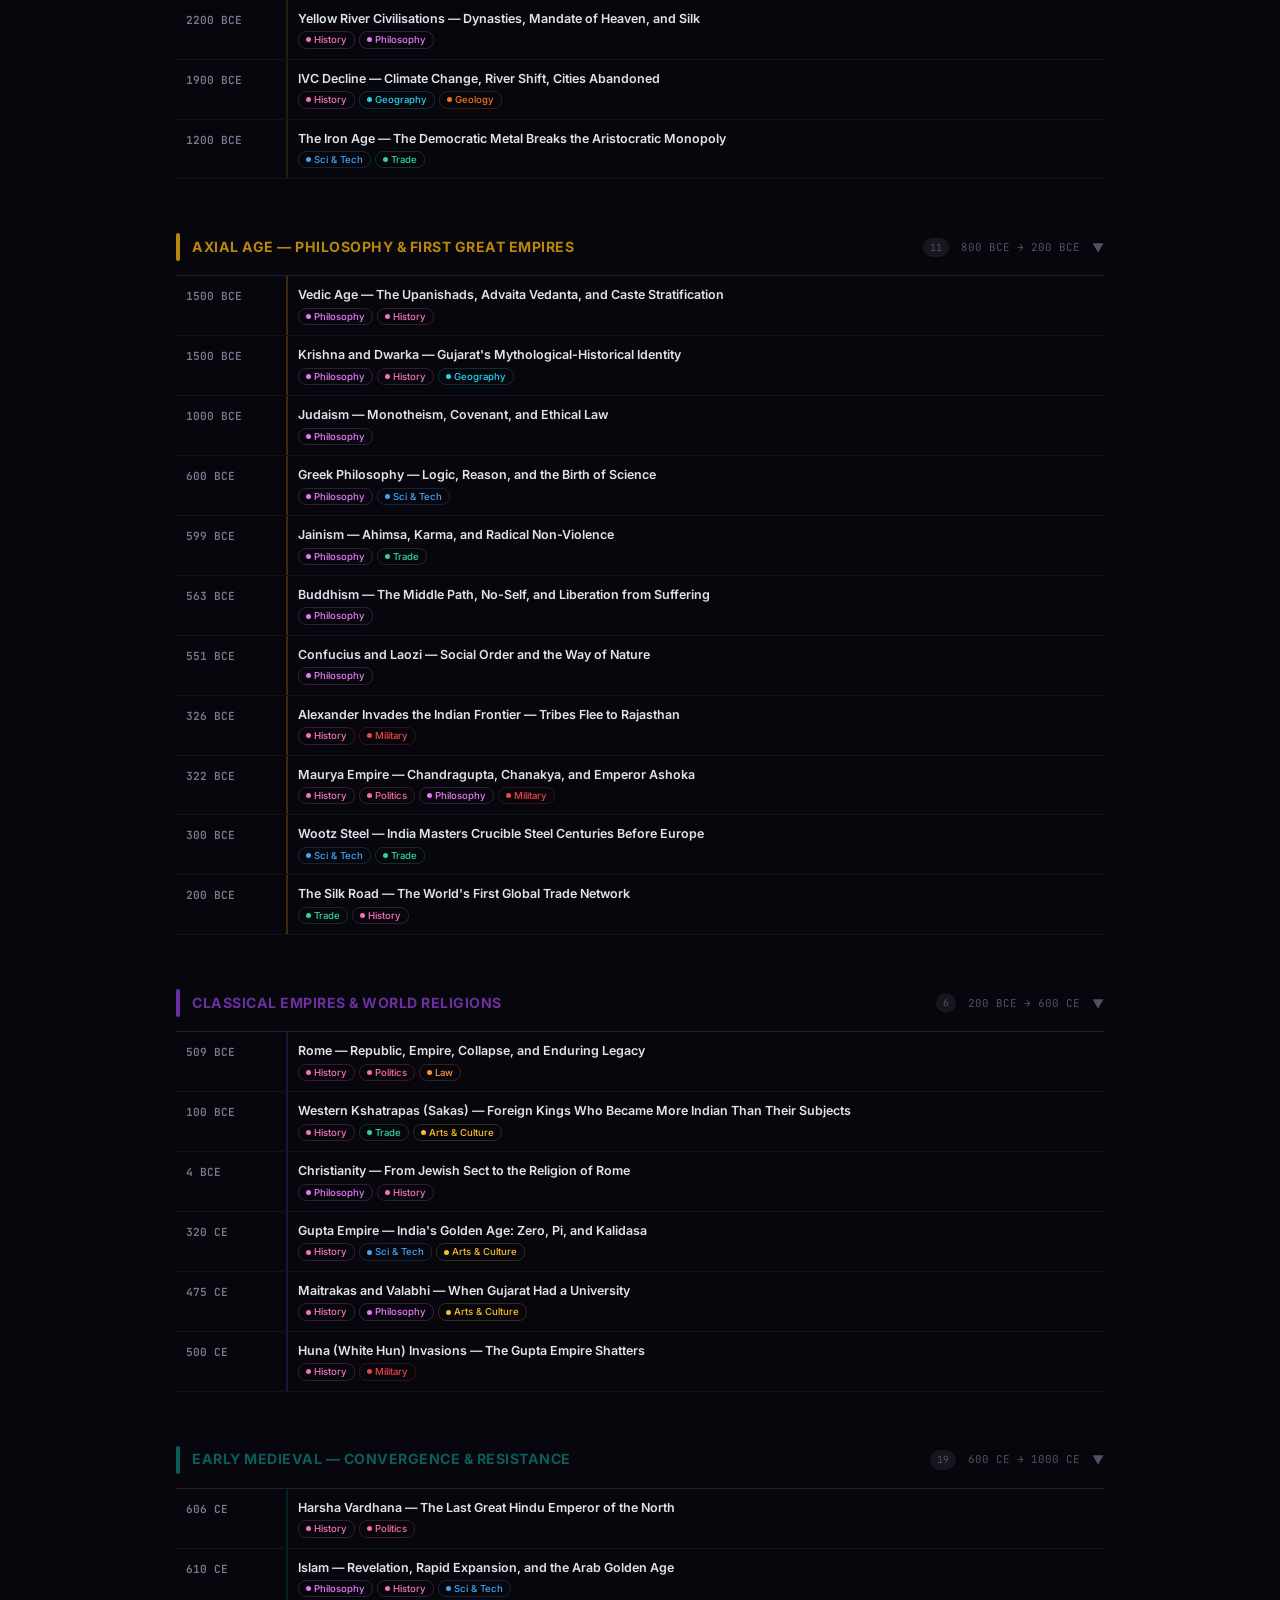
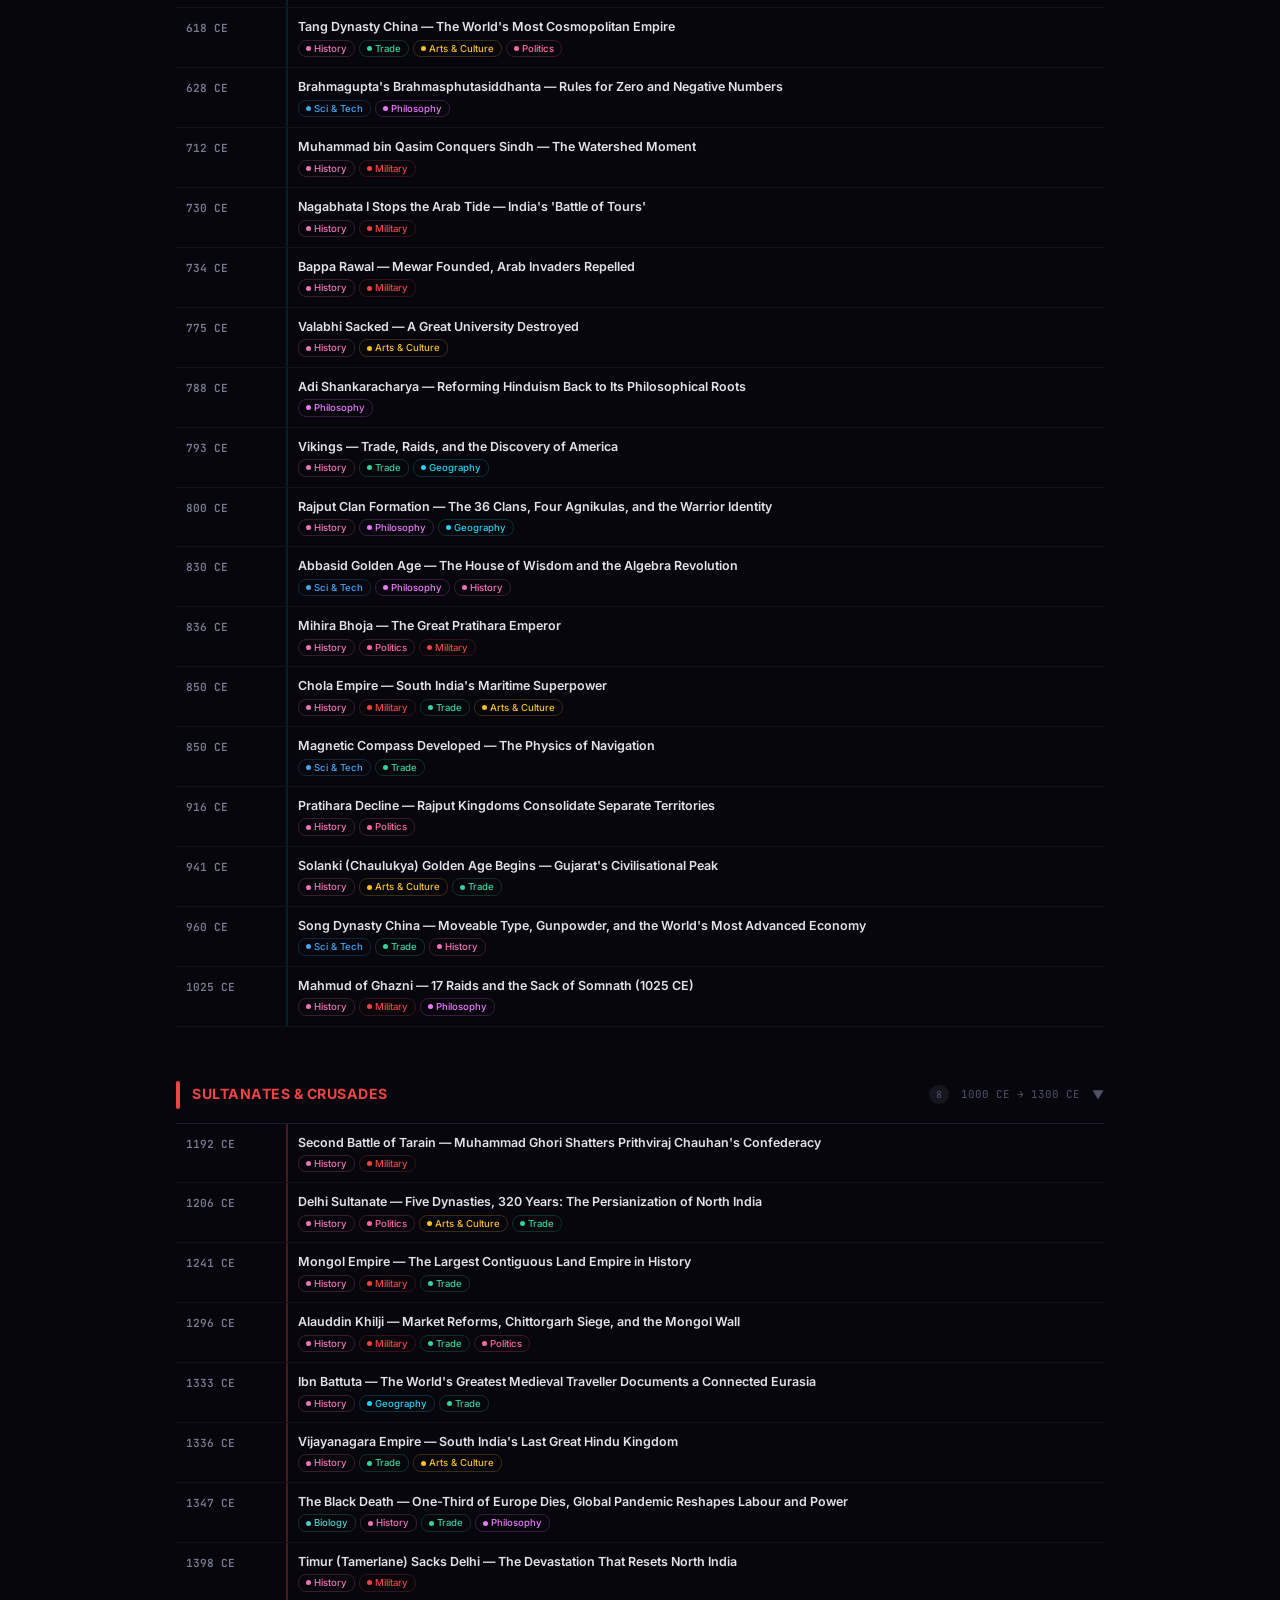
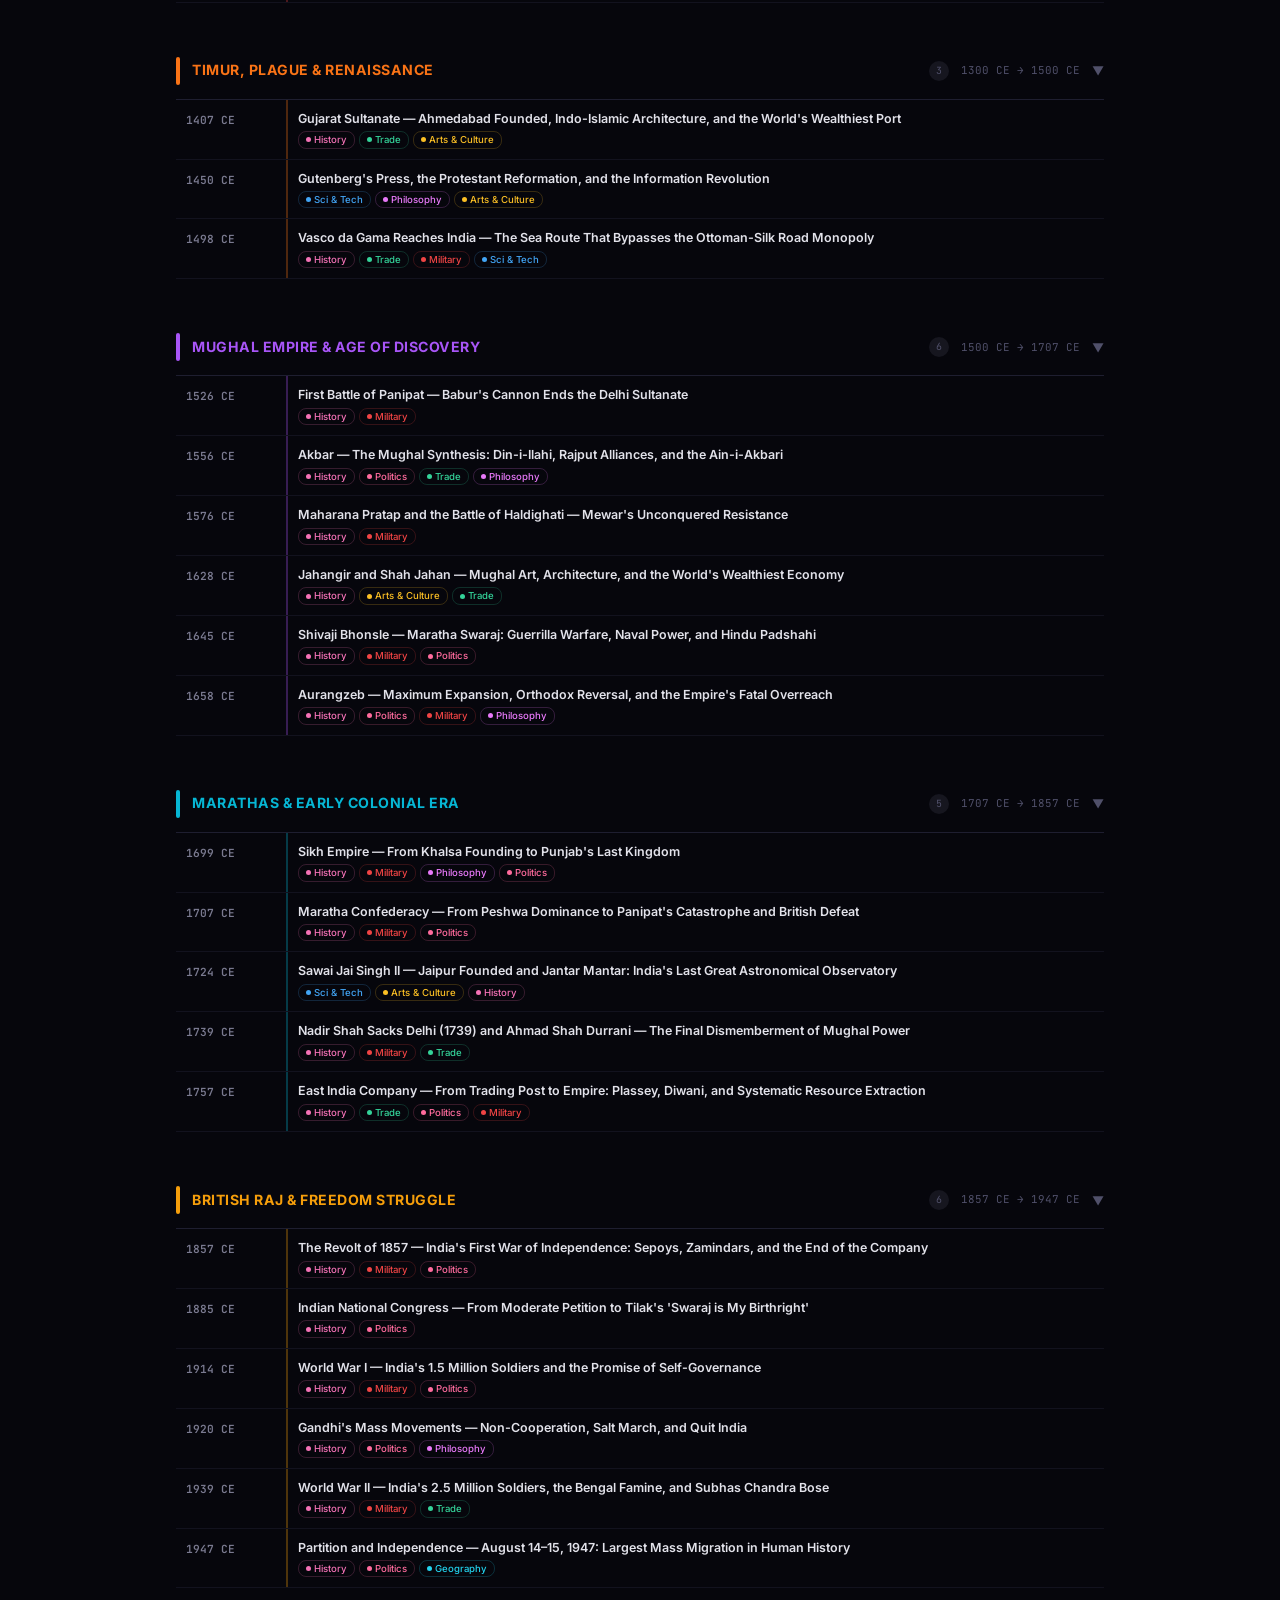
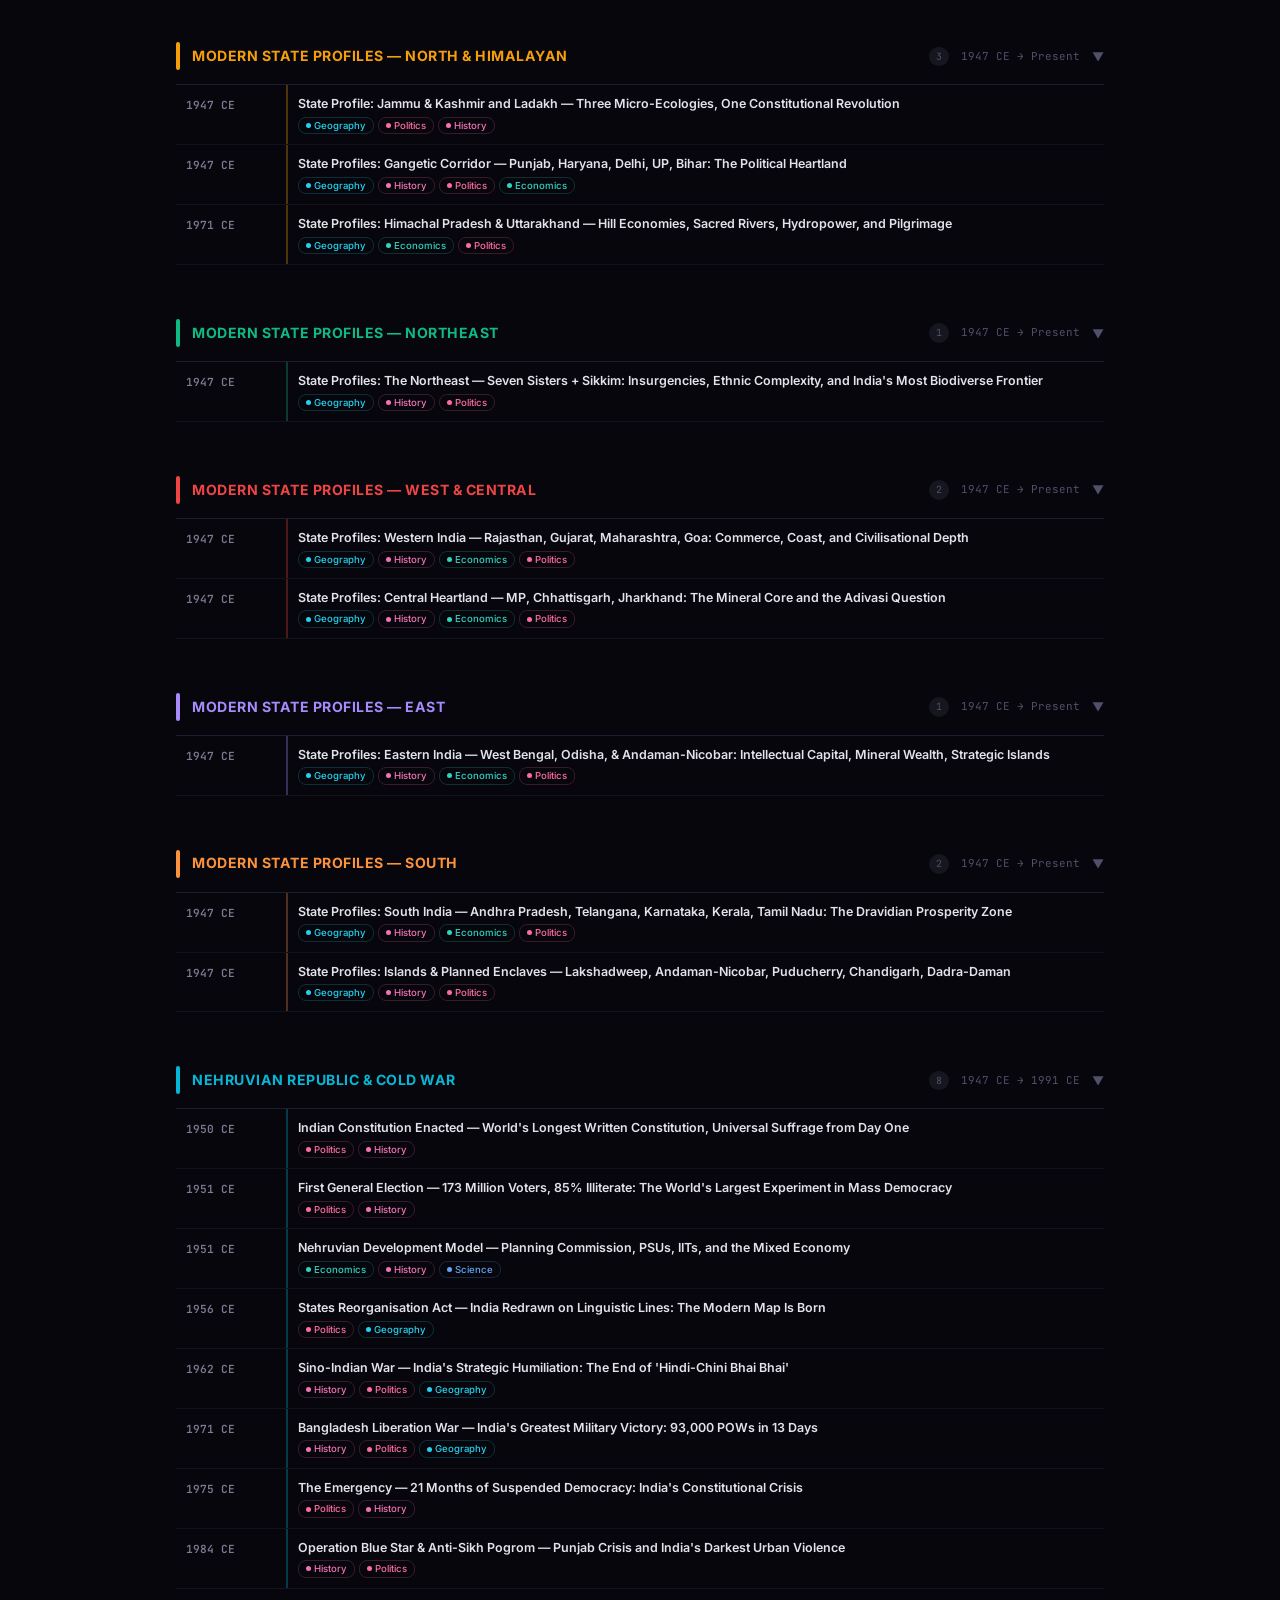
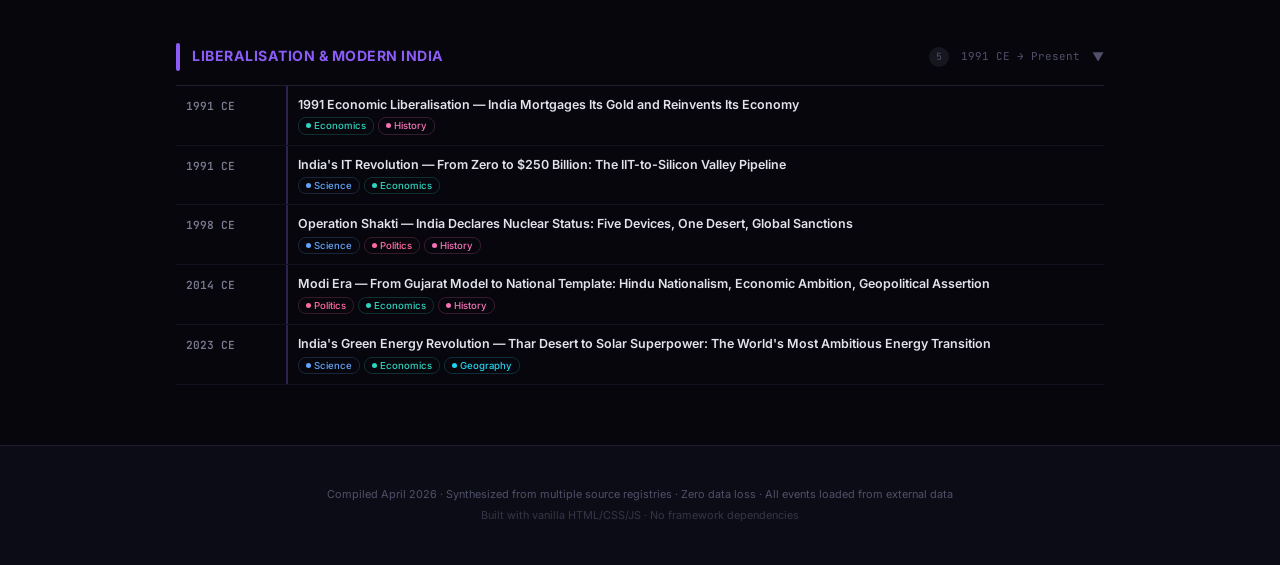
==== commit 811e20c2: "updated" ====
--- a/UltimateT/index.html
+++ b/UltimateT/index.html
@@ -20,7 +20,7 @@
     <div class="header__inner">
       <h1 class="header__title">Universal Timeline</h1>
       <p class="header__sub">Big Bang → AI Era · 13.8 Billion Years · Click to Expand · Filter by Domain</p>
-      <a href="../index.html">Go to Home Page</a>
+      <a href="../index.html">Go to Home (UT - V1.0)</a>
     </div>
   </header>
 
